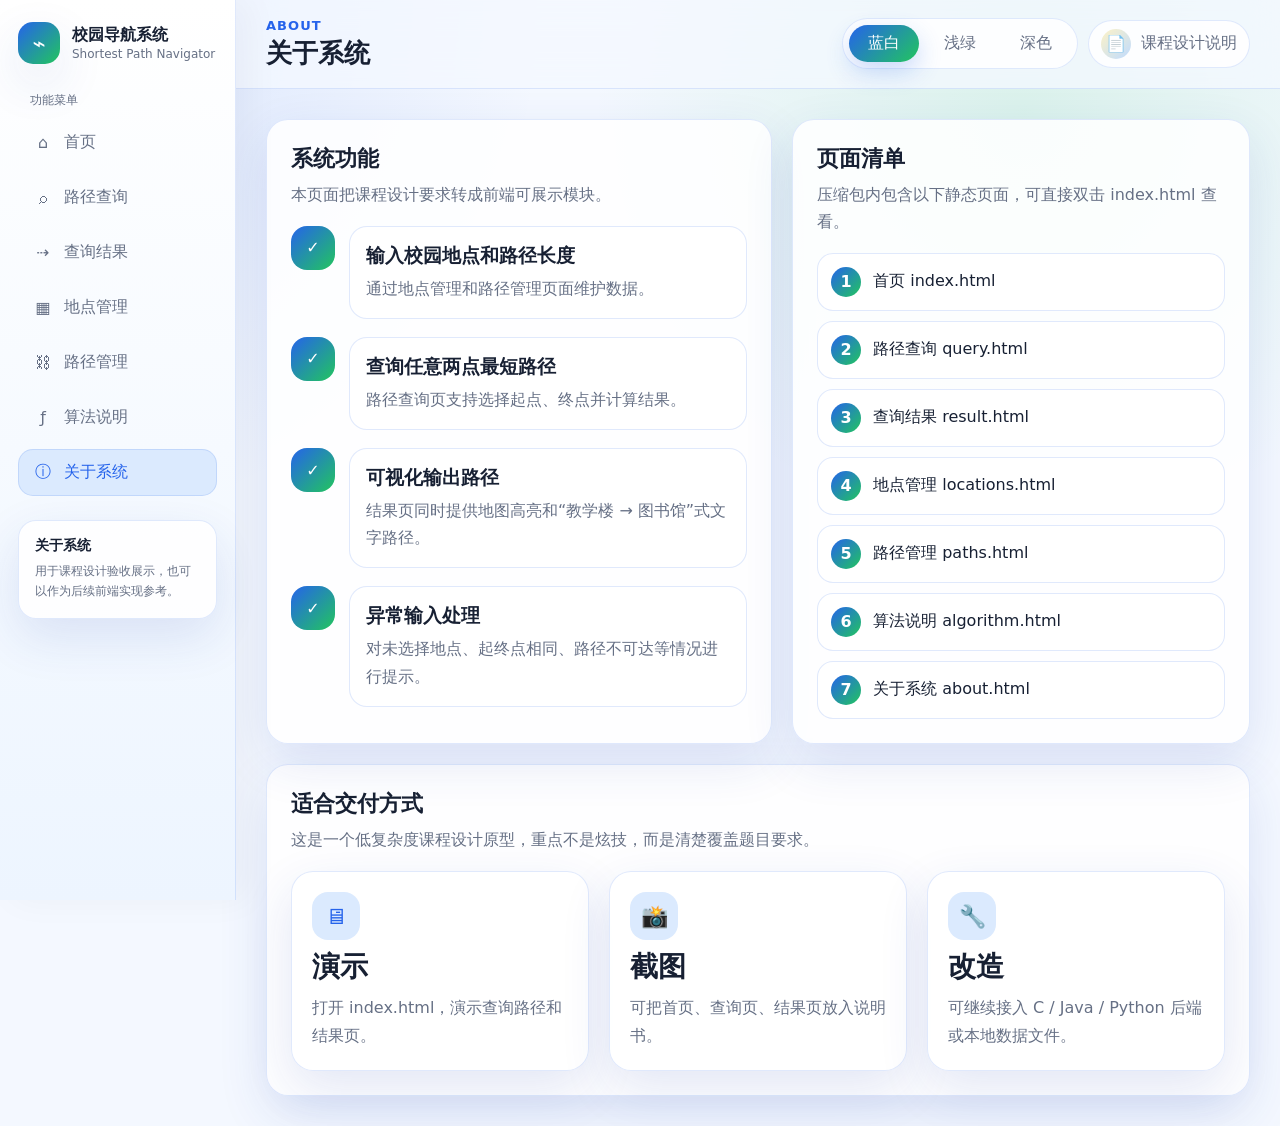
==== assets/prototype/campus-nav-prototype/about.html @ 182c436b "chore(init): add prototype assets, docs structure and project guidelines - Extract campus-nav-protot" ====
<!doctype html>
<html lang="zh-CN">
<head>
  <meta charset="UTF-8" />
  <meta name="viewport" content="width=device-width, initial-scale=1.0" />
  <title>校园最短路径导航系统 - 关于系统</title>
  <link rel="stylesheet" href="css/styles.css" />
</head>
<body data-theme="blue">
  <div class="drawer-mask" data-drawer-mask></div>
  <div class="app-shell">
    <aside class="sidebar">
      <div class="brand"><div class="logo">⌁</div><div><div class="brand-title">校园导航系统</div><div class="brand-subtitle">Shortest Path Navigator</div></div></div>
      <div class="nav-section-title">功能菜单</div>
      <nav class="nav-list" data-nav></nav>
      <div class="sidebar-card"><strong>关于系统</strong><p>用于课程设计验收展示，也可以作为后续前端实现参考。</p></div>
    </aside>

    <main class="main">
      <header class="topbar">
        <button class="btn ghost mobile-menu-btn" data-menu-toggle>☰</button>
        <div><div class="page-kicker">About</div><h1 class="page-title">关于系统</h1></div>
        <div class="top-actions">
          <div class="theme-switch"><button class="theme-btn" data-theme-btn="blue">蓝白</button><button class="theme-btn" data-theme-btn="green">浅绿</button><button class="theme-btn" data-theme-btn="dark">深色</button></div>
          <div class="user-pill"><span class="avatar">📄</span> 课程设计说明</div>
        </div>
      </header>

      <section class="content">
        <div class="grid two">
          <section class="card pad">
            <div class="section-head">
              <div><h2>系统功能</h2><p>本页面把课程设计要求转成前端可展示模块。</p></div>
            </div>
            <div class="timeline">
              <div class="timeline-item"><div class="timeline-dot">✓</div><div class="timeline-body"><h3>输入校园地点和路径长度</h3><p>通过地点管理和路径管理页面维护数据。</p></div></div>
              <div class="timeline-item"><div class="timeline-dot">✓</div><div class="timeline-body"><h3>查询任意两点最短路径</h3><p>路径查询页支持选择起点、终点并计算结果。</p></div></div>
              <div class="timeline-item"><div class="timeline-dot">✓</div><div class="timeline-body"><h3>可视化输出路径</h3><p>结果页同时提供地图高亮和“教学楼 → 图书馆”式文字路径。</p></div></div>
              <div class="timeline-item"><div class="timeline-dot">✓</div><div class="timeline-body"><h3>异常输入处理</h3><p>对未选择地点、起终点相同、路径不可达等情况进行提示。</p></div></div>
            </div>
          </section>
          <section class="card pad">
            <div class="section-head">
              <div><h2>页面清单</h2><p>压缩包内包含以下静态页面，可直接双击 index.html 查看。</p></div>
            </div>
            <div class="path-list">
              <div class="path-step"><span>首页 index.html</span></div>
              <div class="path-step"><span>路径查询 query.html</span></div>
              <div class="path-step"><span>查询结果 result.html</span></div>
              <div class="path-step"><span>地点管理 locations.html</span></div>
              <div class="path-step"><span>路径管理 paths.html</span></div>
              <div class="path-step"><span>算法说明 algorithm.html</span></div>
              <div class="path-step"><span>关于系统 about.html</span></div>
            </div>
          </section>
        </div>

        <section class="card pad" style="margin-top:20px">
          <div class="section-head">
            <div><h2>适合交付方式</h2><p>这是一个低复杂度课程设计原型，重点不是炫技，而是清楚覆盖题目要求。</p></div>
          </div>
          <div class="grid three">
            <div class="card stat-card"><div class="icon">🖥</div><strong>演示</strong><span>打开 index.html，演示查询路径和结果页。</span></div>
            <div class="card stat-card"><div class="icon">📸</div><strong>截图</strong><span>可把首页、查询页、结果页放入说明书。</span></div>
            <div class="card stat-card"><div class="icon">🔧</div><strong>改造</strong><span>可继续接入 C / Java / Python 后端或本地数据文件。</span></div>
          </div>
        </section>
      </section>
    </main>
  </div>
  <script src="js/app.js"></script>
</body>
</html>
---- assets/prototype/campus-nav-prototype/css/styles.css ----
:root {
  --bg: #f4f8ff;
  --surface: rgba(255, 255, 255, 0.86);
  --surface-strong: #ffffff;
  --surface-soft: #edf5ff;
  --text: #172033;
  --muted: #667085;
  --line: rgba(37, 99, 235, 0.14);
  --primary: #2563eb;
  --primary-2: #22c55e;
  --primary-soft: #dbeafe;
  --danger: #ef4444;
  --warning: #f59e0b;
  --success: #16a34a;
  --shadow: 0 18px 50px rgba(30, 64, 175, 0.12);
  --radius: 22px;
  --sidebar: linear-gradient(180deg, #ffffff, #edf5ff);
  --map-bg: #f8fbff;
  --map-road: #d8e5f7;
  --chip: #eef6ff;
}

[data-theme="green"] {
  --bg: #f5faf7;
  --surface: rgba(255, 255, 255, 0.9);
  --surface-strong: #ffffff;
  --surface-soft: #ecfdf3;
  --text: #152018;
  --muted: #647067;
  --line: rgba(22, 163, 74, 0.16);
  --primary: #16a34a;
  --primary-2: #0ea5e9;
  --primary-soft: #dcfce7;
  --shadow: 0 18px 50px rgba(22, 101, 52, 0.12);
  --sidebar: linear-gradient(180deg, #ffffff, #eefcf4);
  --map-bg: #f6fff9;
  --map-road: #d9f2e2;
  --chip: #eefcf4;
}

[data-theme="dark"] {
  --bg: #06111f;
  --surface: rgba(12, 24, 43, 0.9);
  --surface-strong: #101d31;
  --surface-soft: #0d1b2e;
  --text: #e8f1ff;
  --muted: #8ea3bd;
  --line: rgba(125, 211, 252, 0.16);
  --primary: #38bdf8;
  --primary-2: #8b5cf6;
  --primary-soft: rgba(56, 189, 248, 0.16);
  --danger: #fb7185;
  --warning: #fbbf24;
  --success: #34d399;
  --shadow: 0 18px 56px rgba(0, 0, 0, 0.32);
  --sidebar: linear-gradient(180deg, #101d31, #081426);
  --map-bg: #0b1728;
  --map-road: #203854;
  --chip: rgba(56, 189, 248, 0.12);
}

* {
  box-sizing: border-box;
}

html {
  scroll-behavior: smooth;
}

body {
  margin: 0;
  font-family: Inter, ui-sans-serif, system-ui, -apple-system, BlinkMacSystemFont, "Segoe UI", "PingFang SC", "Microsoft YaHei", sans-serif;
  background:
    radial-gradient(circle at top left, rgba(37, 99, 235, 0.15), transparent 32%),
    radial-gradient(circle at 80% 10%, rgba(34, 197, 94, 0.12), transparent 30%),
    var(--bg);
  color: var(--text);
  min-height: 100vh;
}

body[data-theme="dark"] {
  background:
    radial-gradient(circle at top left, rgba(56, 189, 248, 0.18), transparent 28%),
    radial-gradient(circle at 82% 20%, rgba(139, 92, 246, 0.18), transparent 32%),
    var(--bg);
}

a {
  color: inherit;
  text-decoration: none;
}

button, input, select, textarea {
  font: inherit;
}

button {
  cursor: pointer;
}

.app-shell {
  display: grid;
  grid-template-columns: 236px 1fr;
  min-height: 100vh;
}

.sidebar {
  position: sticky;
  top: 0;
  height: 100vh;
  padding: 22px 18px;
  background: var(--sidebar);
  border-right: 1px solid var(--line);
  box-shadow: 12px 0 34px rgba(15, 23, 42, 0.04);
  z-index: 10;
}

.brand {
  display: flex;
  align-items: center;
  gap: 12px;
  margin-bottom: 28px;
}

.logo {
  width: 42px;
  height: 42px;
  display: grid;
  place-items: center;
  border-radius: 15px;
  color: #fff;
  background: linear-gradient(135deg, var(--primary), var(--primary-2));
  font-size: 22px;
  box-shadow: var(--shadow);
}

.brand-title {
  font-weight: 800;
  line-height: 1.2;
}

.brand-subtitle {
  font-size: 12px;
  color: var(--muted);
  margin-top: 3px;
}

.nav-section-title {
  margin: 22px 12px 10px;
  font-size: 12px;
  color: var(--muted);
}

.nav-list {
  display: grid;
  gap: 8px;
}

.nav-item {
  display: flex;
  align-items: center;
  gap: 10px;
  padding: 12px 13px;
  border-radius: 15px;
  color: var(--muted);
  transition: 0.2s ease;
  border: 1px solid transparent;
}

.nav-item:hover,
.nav-item.active {
  color: var(--primary);
  background: var(--primary-soft);
  border-color: var(--line);
}

.nav-icon {
  width: 22px;
  text-align: center;
}

.sidebar-card {
  margin-top: 24px;
  padding: 16px;
  border-radius: 18px;
  background: var(--surface);
  border: 1px solid var(--line);
  box-shadow: var(--shadow);
}

.sidebar-card strong {
  display: block;
  font-size: 14px;
  margin-bottom: 6px;
}

.sidebar-card p {
  margin: 0;
  color: var(--muted);
  font-size: 12px;
  line-height: 1.7;
}

.main {
  min-width: 0;
}

.topbar {
  position: sticky;
  top: 0;
  z-index: 8;
  display: flex;
  align-items: center;
  justify-content: space-between;
  gap: 16px;
  padding: 18px 30px;
  backdrop-filter: blur(18px);
  background: color-mix(in srgb, var(--bg) 74%, transparent);
  border-bottom: 1px solid var(--line);
}

.page-kicker {
  color: var(--primary);
  font-size: 13px;
  font-weight: 700;
  letter-spacing: 0.08em;
  text-transform: uppercase;
}

.page-title {
  margin: 4px 0 0;
  font-size: 26px;
  line-height: 1.25;
}

.top-actions {
  display: flex;
  align-items: center;
  gap: 10px;
  flex-wrap: wrap;
  justify-content: flex-end;
}

.theme-switch {
  display: inline-flex;
  align-items: center;
  gap: 6px;
  padding: 6px;
  border-radius: 999px;
  background: var(--surface);
  border: 1px solid var(--line);
}

.theme-btn {
  min-width: 70px;
  padding: 8px 12px;
  border-radius: 999px;
  border: 0;
  background: transparent;
  color: var(--muted);
}

.theme-btn.active {
  color: #fff;
  background: linear-gradient(135deg, var(--primary), var(--primary-2));
  box-shadow: 0 10px 24px color-mix(in srgb, var(--primary) 24%, transparent);
}

.user-pill {
  display: flex;
  align-items: center;
  gap: 10px;
  padding: 8px 12px;
  border: 1px solid var(--line);
  border-radius: 999px;
  background: var(--surface);
  color: var(--muted);
  white-space: nowrap;
}

.avatar {
  width: 30px;
  height: 30px;
  border-radius: 50%;
  display: grid;
  place-items: center;
  background: linear-gradient(135deg, #fef3c7, #bfdbfe);
}

.content {
  padding: 30px;
}

.grid {
  display: grid;
  gap: 20px;
}

.grid.two {
  grid-template-columns: 1.05fr 0.95fr;
}

.grid.three {
  grid-template-columns: repeat(3, 1fr);
}

.card {
  background: var(--surface);
  border: 1px solid var(--line);
  border-radius: var(--radius);
  box-shadow: var(--shadow);
}

.card.pad {
  padding: 24px;
}

.hero {
  position: relative;
  overflow: hidden;
  min-height: 360px;
  display: grid;
  grid-template-columns: 1fr 420px;
  align-items: center;
  gap: 30px;
  padding: 36px;
}

.hero::after {
  content: "";
  position: absolute;
  inset: auto -80px -120px auto;
  width: 420px;
  height: 420px;
  border-radius: 50%;
  background: radial-gradient(circle, color-mix(in srgb, var(--primary) 22%, transparent), transparent 68%);
  pointer-events: none;
}

.hero h1 {
  font-size: clamp(34px, 5vw, 54px);
  line-height: 1.05;
  margin: 0 0 16px;
  letter-spacing: -0.06em;
}

.hero p {
  max-width: 680px;
  margin: 0 0 24px;
  color: var(--muted);
  line-height: 1.9;
}

.hero-actions {
  display: flex;
  gap: 12px;
  flex-wrap: wrap;
}

.btn {
  border: 0;
  border-radius: 15px;
  padding: 12px 18px;
  font-weight: 700;
  display: inline-flex;
  align-items: center;
  justify-content: center;
  gap: 8px;
  min-height: 46px;
  transition: 0.2s ease;
}

.btn.primary {
  color: #fff;
  background: linear-gradient(135deg, var(--primary), var(--primary-2));
  box-shadow: 0 14px 26px color-mix(in srgb, var(--primary) 22%, transparent);
}

.btn.secondary {
  color: var(--primary);
  background: var(--primary-soft);
  border: 1px solid var(--line);
}

.btn.ghost {
  color: var(--muted);
  background: var(--surface);
  border: 1px solid var(--line);
}

.btn.danger {
  color: #fff;
  background: var(--danger);
}

.btn:hover {
  transform: translateY(-1px);
}

.hero-visual {
  position: relative;
  min-height: 300px;
  border-radius: 28px;
  background:
    linear-gradient(180deg, color-mix(in srgb, var(--primary-soft) 80%, transparent), transparent),
    var(--map-bg);
  border: 1px solid var(--line);
  overflow: hidden;
}

.cloud {
  position: absolute;
  background: rgba(255, 255, 255, 0.7);
  height: 22px;
  border-radius: 999px;
  filter: blur(0.2px);
}

.cloud::before,
.cloud::after {
  content: "";
  position: absolute;
  border-radius: 50%;
  background: inherit;
}

.cloud::before {
  width: 28px;
  height: 28px;
  left: 12px;
  top: -14px;
}

.cloud::after {
  width: 34px;
  height: 34px;
  left: 36px;
  top: -18px;
}

.cloud.one { width: 94px; left: 42px; top: 40px; opacity: 0.8; }
.cloud.two { width: 78px; right: 42px; top: 68px; opacity: 0.6; }

.campus-scene {
  position: absolute;
  inset: 0;
}

.building {
  position: absolute;
  bottom: 80px;
  width: 102px;
  height: 86px;
  border-radius: 12px 12px 4px 4px;
  background: linear-gradient(180deg, #93c5fd, #60a5fa);
  box-shadow: inset 0 -12px 0 rgba(30, 64, 175, 0.13);
}

[data-theme="dark"] .building {
  background: linear-gradient(180deg, #2563eb, #1e40af);
  box-shadow: 0 0 28px rgba(56, 189, 248, 0.22);
}

.building.b1 { left: 44px; height: 92px; }
.building.b2 { left: 170px; width: 128px; height: 118px; background: linear-gradient(180deg, #fdba74, #fb923c); }
.building.b3 { right: 46px; height: 102px; background: linear-gradient(180deg, #86efac, #22c55e); }

.window-grid {
  position: absolute;
  inset: 18px 14px;
  display: grid;
  grid-template-columns: repeat(3, 1fr);
  gap: 8px;
}

.window-grid i {
  background: rgba(255, 255, 255, 0.72);
  border-radius: 3px;
}

.ground {
  position: absolute;
  left: -30px;
  right: -30px;
  bottom: -42px;
  height: 150px;
  border-radius: 50% 50% 0 0;
  background: linear-gradient(180deg, #bbf7d0, #86efac);
}

[data-theme="dark"] .ground {
  background: linear-gradient(180deg, #0f766e, #064e3b);
}

.route-line {
  position: absolute;
  left: 54px;
  right: 54px;
  bottom: 110px;
  height: 6px;
  border-radius: 999px;
  background: linear-gradient(90deg, var(--primary), var(--primary-2));
  transform: rotate(-8deg);
  box-shadow: 0 0 24px color-mix(in srgb, var(--primary) 40%, transparent);
}

.pin {
  position: absolute;
  width: 34px;
  height: 34px;
  display: grid;
  place-items: center;
  color: #fff;
  border-radius: 50% 50% 50% 8px;
  transform: rotate(-45deg);
  background: linear-gradient(135deg, var(--primary), var(--primary-2));
  box-shadow: 0 12px 28px color-mix(in srgb, var(--primary) 30%, transparent);
}

.pin span {
  transform: rotate(45deg);
  font-size: 16px;
}

.pin.start { left: 64px; bottom: 118px; }
.pin.end { right: 70px; bottom: 152px; }

.stat-card {
  display: grid;
  gap: 8px;
  padding: 20px;
}

.stat-card .icon {
  width: 48px;
  height: 48px;
  display: grid;
  place-items: center;
  border-radius: 16px;
  background: var(--primary-soft);
  color: var(--primary);
  font-size: 22px;
}

.stat-card strong {
  font-size: 28px;
}

.stat-card span,
.section-note {
  color: var(--muted);
  line-height: 1.75;
}

.section-head {
  display: flex;
  justify-content: space-between;
  align-items: flex-start;
  gap: 16px;
  margin-bottom: 18px;
}

.section-head h2,
.card h2 {
  margin: 0;
  font-size: 22px;
}

.section-head p,
.card h2 + p {
  margin: 7px 0 0;
  color: var(--muted);
  line-height: 1.7;
}

.quick-grid {
  display: grid;
  grid-template-columns: repeat(6, 1fr);
  gap: 14px;
}

.place-tile {
  padding: 18px 12px;
  border: 1px solid var(--line);
  border-radius: 18px;
  background: var(--surface-strong);
  text-align: center;
  transition: 0.2s ease;
}

.place-tile:hover {
  transform: translateY(-3px);
  box-shadow: var(--shadow);
}

.place-icon {
  width: 48px;
  height: 48px;
  margin: 0 auto 10px;
  border-radius: 18px;
  display: grid;
  place-items: center;
  background: var(--chip);
  color: var(--primary);
  font-size: 24px;
}

.place-tile strong {
  display: block;
  font-size: 14px;
}

.form {
  display: grid;
  gap: 18px;
}

.form-row {
  display: grid;
  gap: 8px;
}

.form-row label {
  font-weight: 700;
  color: var(--text);
}

.input-wrap {
  display: flex;
  align-items: center;
  gap: 10px;
  padding: 0 14px;
  min-height: 56px;
  border: 1px solid var(--line);
  background: var(--surface-strong);
  border-radius: 16px;
}

.input-wrap input,
.input-wrap select {
  width: 100%;
  border: 0;
  outline: none;
  background: transparent;
  color: var(--text);
}

select option {
  color: #111827;
}

.input-icon {
  color: var(--primary);
}

.alert {
  display: none;
  padding: 13px 14px;
  border-radius: 14px;
  border: 1px solid color-mix(in srgb, var(--danger) 35%, transparent);
  color: var(--danger);
  background: color-mix(in srgb, var(--danger) 10%, transparent);
}

.alert.show {
  display: block;
}

.route-summary {
  display: grid;
  gap: 20px;
}

.distance-card {
  padding: 24px;
  border-radius: 22px;
  background: linear-gradient(135deg, var(--primary-soft), transparent);
  border: 1px solid var(--line);
}

.distance-card small {
  display: block;
  color: var(--muted);
  margin-bottom: 8px;
}

.distance-number {
  font-size: 50px;
  font-weight: 900;
  letter-spacing: -0.06em;
  color: var(--primary);
}

.path-text {
  padding: 18px;
  border-radius: 18px;
  background: var(--surface-soft);
  border: 1px dashed var(--line);
  font-weight: 800;
  color: var(--primary);
  line-height: 1.8;
}

.path-list {
  display: grid;
  gap: 10px;
  counter-reset: step;
}

.path-step {
  display: flex;
  align-items: center;
  gap: 12px;
  padding: 13px;
  border-radius: 16px;
  background: var(--surface-strong);
  border: 1px solid var(--line);
}

.path-step::before {
  counter-increment: step;
  content: counter(step);
  width: 30px;
  height: 30px;
  display: grid;
  place-items: center;
  border-radius: 50%;
  background: linear-gradient(135deg, var(--primary), var(--primary-2));
  color: #fff;
  font-weight: 800;
}

.map-card {
  min-height: 420px;
  position: relative;
  overflow: hidden;
  background: var(--map-bg);
}

.campus-map {
  width: 100%;
  height: 100%;
  min-height: 420px;
}

.map-node {
  cursor: pointer;
}

.map-node circle {
  fill: var(--surface-strong);
  stroke: var(--primary);
  stroke-width: 2.4;
  filter: drop-shadow(0 8px 14px rgba(37, 99, 235, 0.16));
}

.map-node text {
  fill: var(--text);
  font-weight: 700;
  font-size: 13px;
}

.map-edge {
  stroke: var(--map-road);
  stroke-width: 5;
  stroke-linecap: round;
}

.map-edge.active {
  stroke: url(#routeGradient);
  stroke-width: 7;
  stroke-dasharray: 10 8;
  animation: dash 1.8s linear infinite;
}

@keyframes dash {
  to { stroke-dashoffset: -36; }
}

.table-wrap {
  overflow: auto;
  border: 1px solid var(--line);
  border-radius: 18px;
  background: var(--surface-strong);
}

table {
  width: 100%;
  border-collapse: collapse;
  min-width: 720px;
}

th,
td {
  padding: 15px 16px;
  text-align: left;
  border-bottom: 1px solid var(--line);
}

th {
  color: var(--muted);
  font-size: 13px;
  background: color-mix(in srgb, var(--surface-soft) 70%, transparent);
}

td {
  color: var(--text);
}

tr:last-child td {
  border-bottom: 0;
}

.badge {
  display: inline-flex;
  align-items: center;
  gap: 6px;
  padding: 6px 10px;
  border-radius: 999px;
  font-size: 12px;
  font-weight: 800;
  background: var(--chip);
  color: var(--primary);
}

.badge.success { color: var(--success); background: color-mix(in srgb, var(--success) 12%, transparent); }
.badge.warning { color: var(--warning); background: color-mix(in srgb, var(--warning) 13%, transparent); }
.badge.danger { color: var(--danger); background: color-mix(in srgb, var(--danger) 12%, transparent); }

.action-link {
  border: 0;
  background: transparent;
  color: var(--primary);
  font-weight: 800;
  margin-right: 12px;
}

.search-panel {
  display: grid;
  grid-template-columns: 1fr 1fr auto;
  gap: 12px;
  margin-bottom: 18px;
}

.timeline {
  display: grid;
  gap: 18px;
}

.timeline-item {
  display: grid;
  grid-template-columns: 44px 1fr;
  gap: 14px;
}

.timeline-dot {
  width: 44px;
  height: 44px;
  display: grid;
  place-items: center;
  border-radius: 16px;
  background: linear-gradient(135deg, var(--primary), var(--primary-2));
  color: white;
  font-weight: 900;
}

.timeline-body {
  padding: 16px;
  border: 1px solid var(--line);
  border-radius: 18px;
  background: var(--surface-strong);
}

.timeline-body h3 {
  margin: 0 0 6px;
}

.timeline-body p {
  margin: 0;
  color: var(--muted);
  line-height: 1.7;
}

.code-block {
  margin-top: 16px;
  padding: 16px;
  border-radius: 16px;
  border: 1px solid var(--line);
  background: #07111f;
  color: #dbeafe;
  overflow: auto;
  font-family: "SFMono-Regular", Consolas, "Liberation Mono", Menlo, monospace;
  font-size: 13px;
  line-height: 1.7;
}

.footer-note {
  margin-top: 26px;
  color: var(--muted);
  text-align: center;
  font-size: 13px;
}

.mobile-menu-btn {
  display: none;
}

.drawer-mask {
  display: none;
}

.empty-state {
  padding: 44px 20px;
  text-align: center;
  color: var(--muted);
}

.empty-state .big-icon {
  width: 72px;
  height: 72px;
  display: grid;
  place-items: center;
  margin: 0 auto 14px;
  border-radius: 24px;
  background: var(--primary-soft);
  color: var(--primary);
  font-size: 36px;
}

.mock-form-grid {
  display: grid;
  grid-template-columns: repeat(2, 1fr);
  gap: 14px;
}

.form-actions {
  display: flex;
  justify-content: flex-end;
  gap: 12px;
  margin-top: 18px;
  flex-wrap: wrap;
}

.route-chip-row {
  display: flex;
  gap: 10px;
  flex-wrap: wrap;
}

.route-chip {
  display: inline-flex;
  align-items: center;
  gap: 7px;
  padding: 8px 10px;
  border-radius: 999px;
  background: var(--chip);
  color: var(--primary);
  font-weight: 800;
  font-size: 13px;
}

@media (max-width: 1180px) {
  .hero {
    grid-template-columns: 1fr;
  }

  .quick-grid,
  .grid.three {
    grid-template-columns: repeat(3, 1fr);
  }

  .grid.two {
    grid-template-columns: 1fr;
  }
}

@media (max-width: 880px) {
  .app-shell {
    grid-template-columns: 1fr;
  }

  .sidebar {
    position: fixed;
    left: -280px;
    transition: 0.22s ease;
    width: 260px;
  }

  body.drawer-open .sidebar {
    left: 0;
  }

  .drawer-mask {
    display: block;
    position: fixed;
    inset: 0;
    background: rgba(2, 6, 23, 0.46);
    opacity: 0;
    pointer-events: none;
    transition: 0.2s ease;
    z-index: 9;
  }

  body.drawer-open .drawer-mask {
    opacity: 1;
    pointer-events: auto;
  }

  .mobile-menu-btn {
    display: inline-flex;
  }

  .topbar {
    align-items: flex-start;
    padding: 16px;
  }

  .content {
    padding: 16px;
  }

  .hero {
    padding: 24px;
  }

  .theme-switch {
    width: 100%;
    justify-content: center;
  }

  .top-actions {
    max-width: 260px;
  }

  .search-panel,
  .mock-form-grid {
    grid-template-columns: 1fr;
  }
}

@media (max-width: 620px) {
  .quick-grid,
  .grid.three {
    grid-template-columns: repeat(2, 1fr);
  }

  .page-title {
    font-size: 21px;
  }

  .hero h1 {
    font-size: 34px;
  }
}
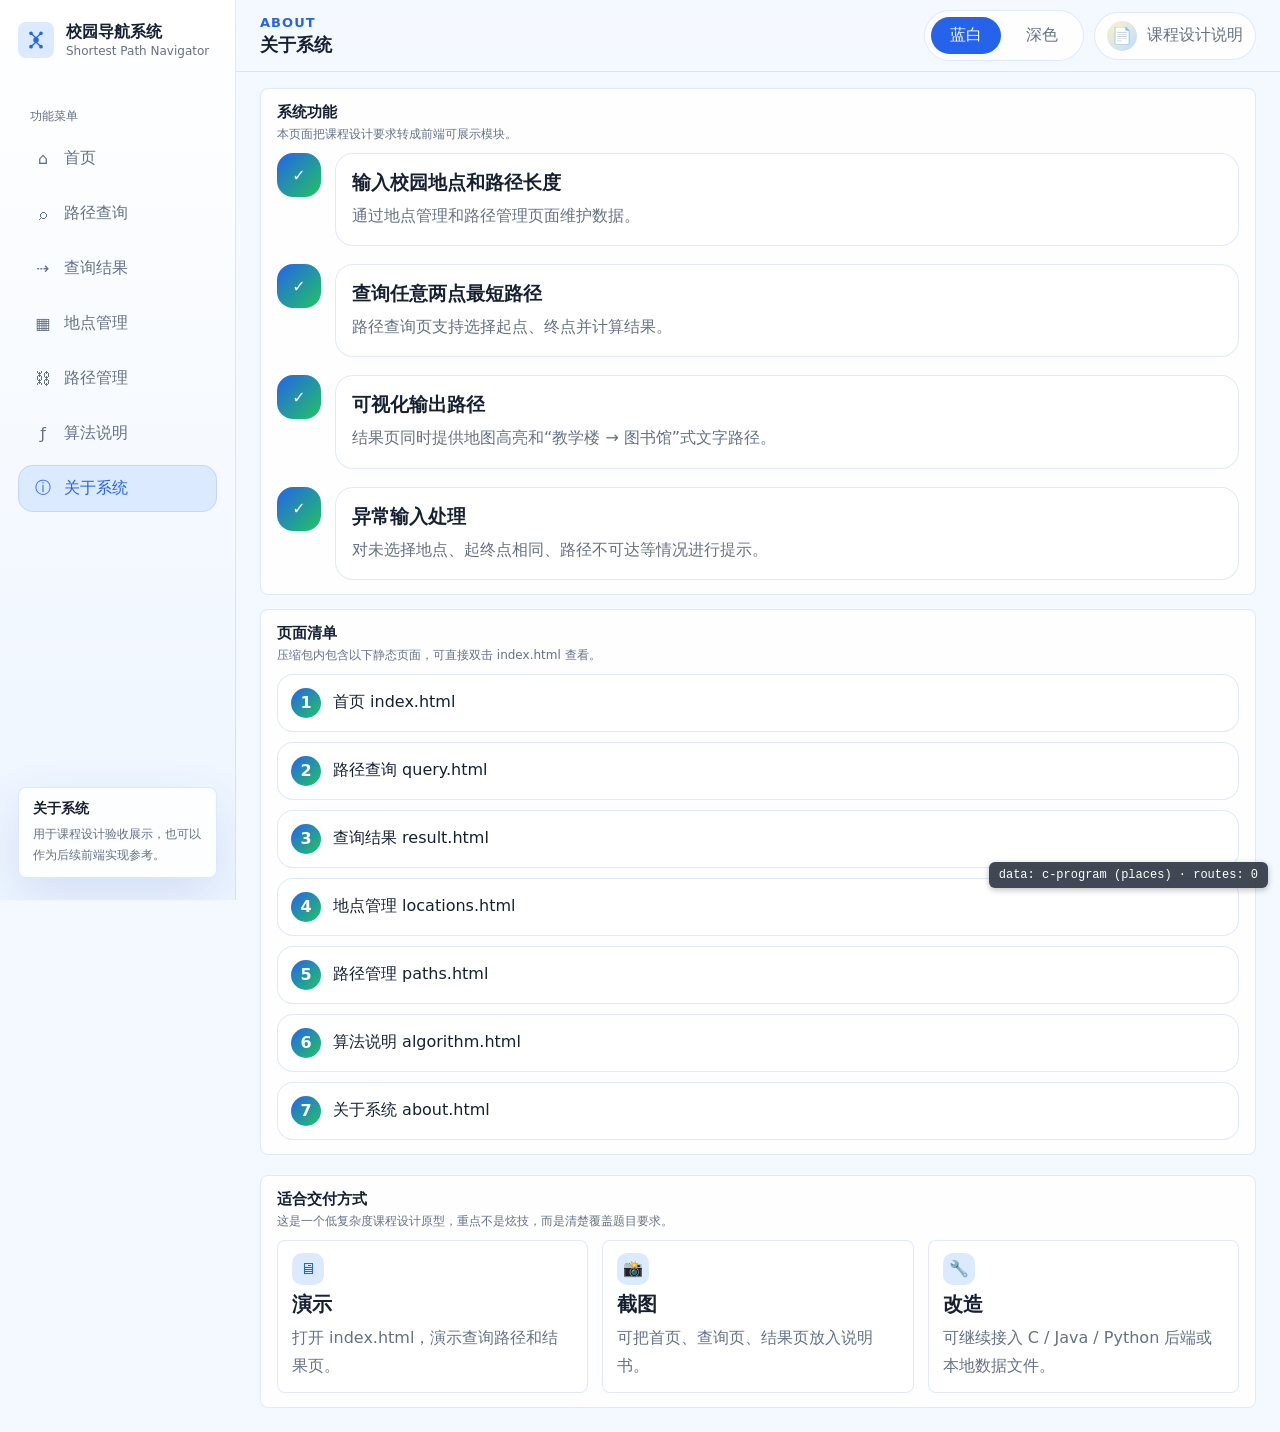
==== commit 07b212e0: "feat(frontend): simplify to 2 themes, redesign logo, polish components - Remove green theme; keep on" ====
--- a/assets/prototype/campus-nav-prototype/about.html
+++ b/assets/prototype/campus-nav-prototype/about.html
@@ -10,7 +10,7 @@
   <div class="drawer-mask" data-drawer-mask></div>
   <div class="app-shell">
     <aside class="sidebar">
-      <div class="brand"><div class="logo">⌁</div><div><div class="brand-title">校园导航系统</div><div class="brand-subtitle">Shortest Path Navigator</div></div></div>
+      <div class="brand"><div class="logo" aria-label="校园导航 Logo"><svg viewBox="0 0 24 24" width="20" height="20" stroke="currentColor" fill="none" stroke-width="1.6" stroke-linecap="round" stroke-linejoin="round"><circle cx="12" cy="12" r="2.5" fill="currentColor"/><line x1="12" y1="9.5" x2="6" y2="4"/><line x1="12" y1="9.5" x2="18" y2="4"/><line x1="12" y1="14.5" x2="6" y2="20"/><line x1="12" y1="14.5" x2="18" y2="20"/><circle cx="6" cy="4" r="1.4" fill="currentColor"/><circle cx="18" cy="4" r="1.4" fill="currentColor"/><circle cx="6" cy="20" r="1.4" fill="currentColor"/><circle cx="18" cy="20" r="1.4" fill="currentColor"/></svg></div><div><div class="brand-title">校园导航系统</div><div class="brand-subtitle">Shortest Path Navigator</div></div></div>
       <div class="nav-section-title">功能菜单</div>
       <nav class="nav-list" data-nav></nav>
       <div class="sidebar-card"><strong>关于系统</strong><p>用于课程设计验收展示，也可以作为后续前端实现参考。</p></div>
@@ -21,7 +21,7 @@
         <button class="btn ghost mobile-menu-btn" data-menu-toggle>☰</button>
         <div><div class="page-kicker">About</div><h1 class="page-title">关于系统</h1></div>
         <div class="top-actions">
-          <div class="theme-switch"><button class="theme-btn" data-theme-btn="blue">蓝白</button><button class="theme-btn" data-theme-btn="green">浅绿</button><button class="theme-btn" data-theme-btn="dark">深色</button></div>
+          <div class="theme-switch"><button class="theme-btn" data-theme-btn="blue">蓝白</button><button class="theme-btn" data-theme-btn="dark">深色</button></div>
           <div class="user-pill"><span class="avatar">📄</span> 课程设计说明</div>
         </div>
       </header>
--- a/assets/prototype/campus-nav-prototype/css/styles.css
+++ b/assets/prototype/campus-nav-prototype/css/styles.css
@@ -13,29 +13,11 @@
   --warning: #f59e0b;
   --success: #16a34a;
   --shadow: 0 18px 50px rgba(30, 64, 175, 0.12);
-  --radius: 22px;
+  --radius: 8px;
   --sidebar: linear-gradient(180deg, #ffffff, #edf5ff);
   --map-bg: #f8fbff;
   --map-road: #d8e5f7;
   --chip: #eef6ff;
-}
-
-[data-theme="green"] {
-  --bg: #f5faf7;
-  --surface: rgba(255, 255, 255, 0.9);
-  --surface-strong: #ffffff;
-  --surface-soft: #ecfdf3;
-  --text: #152018;
-  --muted: #647067;
-  --line: rgba(22, 163, 74, 0.16);
-  --primary: #16a34a;
-  --primary-2: #0ea5e9;
-  --primary-soft: #dcfce7;
-  --shadow: 0 18px 50px rgba(22, 101, 52, 0.12);
-  --sidebar: linear-gradient(180deg, #ffffff, #eefcf4);
-  --map-bg: #f6fff9;
-  --map-road: #d9f2e2;
-  --chip: #eefcf4;
 }
 
 [data-theme="dark"] {
@@ -70,19 +52,9 @@
 body {
   margin: 0;
   font-family: Inter, ui-sans-serif, system-ui, -apple-system, BlinkMacSystemFont, "Segoe UI", "PingFang SC", "Microsoft YaHei", sans-serif;
-  background:
-    radial-gradient(circle at top left, rgba(37, 99, 235, 0.15), transparent 32%),
-    radial-gradient(circle at 80% 10%, rgba(34, 197, 94, 0.12), transparent 30%),
-    var(--bg);
+  background: var(--bg);
   color: var(--text);
   min-height: 100vh;
-}
-
-body[data-theme="dark"] {
-  background:
-    radial-gradient(circle at top left, rgba(56, 189, 248, 0.18), transparent 28%),
-    radial-gradient(circle at 82% 20%, rgba(139, 92, 246, 0.18), transparent 32%),
-    var(--bg);
 }
 
 a {
@@ -111,8 +83,14 @@
   padding: 22px 18px;
   background: var(--sidebar);
   border-right: 1px solid var(--line);
-  box-shadow: 12px 0 34px rgba(15, 23, 42, 0.04);
   z-index: 10;
+  display: flex;
+  flex-direction: column;
+  overflow-y: auto;
+}
+
+.sidebar .nav-list {
+  flex: 0 0 auto;
 }
 
 .brand {
@@ -123,15 +101,13 @@
 }
 
 .logo {
-  width: 42px;
-  height: 42px;
+  width: 36px;
+  height: 36px;
   display: grid;
   place-items: center;
-  border-radius: 15px;
-  color: #fff;
-  background: linear-gradient(135deg, var(--primary), var(--primary-2));
-  font-size: 22px;
-  box-shadow: var(--shadow);
+  border-radius: 8px;
+  color: var(--primary);
+  background: var(--primary-soft);
 }
 
 .brand-title {
@@ -180,9 +156,9 @@
 }
 
 .sidebar-card {
-  margin-top: 24px;
-  padding: 16px;
-  border-radius: 18px;
+  margin-top: auto;
+  padding: 12px 14px;
+  border-radius: 8px;
   background: var(--surface);
   border: 1px solid var(--line);
   box-shadow: var(--shadow);
@@ -213,7 +189,7 @@
   align-items: center;
   justify-content: space-between;
   gap: 16px;
-  padding: 18px 30px;
+  padding: 10px 24px;
   backdrop-filter: blur(18px);
   background: color-mix(in srgb, var(--bg) 74%, transparent);
   border-bottom: 1px solid var(--line);
@@ -229,7 +205,7 @@
 
 .page-title {
   margin: 4px 0 0;
-  font-size: 26px;
+  font-size: 18px;
   line-height: 1.25;
 }
 
@@ -262,8 +238,7 @@
 
 .theme-btn.active {
   color: #fff;
-  background: linear-gradient(135deg, var(--primary), var(--primary-2));
-  box-shadow: 0 10px 24px color-mix(in srgb, var(--primary) 24%, transparent);
+  background: var(--primary);
 }
 
 .user-pill {
@@ -288,11 +263,13 @@
 }
 
 .content {
-  padding: 30px;
+  padding: 16px 24px 24px;
 }
 
 .grid {
   display: grid;
+  gap: 14px;
+}
   gap: 20px;
 }
 
@@ -307,23 +284,22 @@
 .card {
   background: var(--surface);
   border: 1px solid var(--line);
-  border-radius: var(--radius);
-  box-shadow: var(--shadow);
+  border-radius: 8px;
 }
 
 .card.pad {
-  padding: 24px;
+  padding: 14px 16px;
 }
 
 .hero {
   position: relative;
   overflow: hidden;
-  min-height: 360px;
-  display: grid;
-  grid-template-columns: 1fr 420px;
-  align-items: center;
-  gap: 30px;
-  padding: 36px;
+  min-height: 200px;
+  display: grid;
+  grid-template-columns: 1fr 360px;
+  align-items: center;
+  gap: 24px;
+  padding: 18px 20px;
 }
 
 .hero::after {
@@ -338,42 +314,43 @@
 }
 
 .hero h1 {
-  font-size: clamp(34px, 5vw, 54px);
-  line-height: 1.05;
-  margin: 0 0 16px;
-  letter-spacing: -0.06em;
+  font-size: clamp(22px, 3vw, 32px);
+  line-height: 1.15;
+  margin: 0 0 8px;
+  letter-spacing: -0.04em;
 }
 
 .hero p {
   max-width: 680px;
-  margin: 0 0 24px;
-  color: var(--muted);
-  line-height: 1.9;
+  margin: 0 0 14px;
+  color: var(--muted);
+  line-height: 1.6;
+  font-size: 13px;
 }
 
 .hero-actions {
   display: flex;
-  gap: 12px;
+  gap: 8px;
   flex-wrap: wrap;
 }
 
 .btn {
   border: 0;
-  border-radius: 15px;
-  padding: 12px 18px;
+  border-radius: 12px;
+  padding: 8px 14px;
   font-weight: 700;
+  font-size: 13px;
   display: inline-flex;
   align-items: center;
   justify-content: center;
-  gap: 8px;
-  min-height: 46px;
+  gap: 6px;
+  min-height: 34px;
   transition: 0.2s ease;
 }
 
 .btn.primary {
   color: #fff;
-  background: linear-gradient(135deg, var(--primary), var(--primary-2));
-  box-shadow: 0 14px 26px color-mix(in srgb, var(--primary) 22%, transparent);
+  background: var(--primary);
 }
 
 .btn.secondary {
@@ -527,23 +504,23 @@
 
 .stat-card {
   display: grid;
-  gap: 8px;
-  padding: 20px;
+  gap: 6px;
+  padding: 12px 14px;
 }
 
 .stat-card .icon {
-  width: 48px;
-  height: 48px;
+  width: 32px;
+  height: 32px;
   display: grid;
   place-items: center;
-  border-radius: 16px;
+  border-radius: 10px;
   background: var(--primary-soft);
   color: var(--primary);
-  font-size: 22px;
+  font-size: 16px;
 }
 
 .stat-card strong {
-  font-size: 28px;
+  font-size: 20px;
 }
 
 .stat-card span,
@@ -556,53 +533,53 @@
   display: flex;
   justify-content: space-between;
   align-items: flex-start;
-  gap: 16px;
-  margin-bottom: 18px;
+  gap: 12px;
+  margin-bottom: 10px;
 }
 
 .section-head h2,
 .card h2 {
   margin: 0;
-  font-size: 22px;
+  font-size: 15px;
 }
 
 .section-head p,
 .card h2 + p {
-  margin: 7px 0 0;
-  color: var(--muted);
-  line-height: 1.7;
+  margin: 3px 0 0;
+  color: var(--muted);
+  line-height: 1.5;
+  font-size: 12px;
 }
 
 .quick-grid {
   display: grid;
   grid-template-columns: repeat(6, 1fr);
-  gap: 14px;
+  gap: 10px;
 }
 
 .place-tile {
-  padding: 18px 12px;
-  border: 1px solid var(--line);
-  border-radius: 18px;
+  padding: 10px 8px;
+  border: 1px solid var(--line);
+  border-radius: 14px;
   background: var(--surface-strong);
   text-align: center;
   transition: 0.2s ease;
 }
 
 .place-tile:hover {
-  transform: translateY(-3px);
-  box-shadow: var(--shadow);
+  background: var(--primary-soft);
 }
 
 .place-icon {
-  width: 48px;
-  height: 48px;
-  margin: 0 auto 10px;
-  border-radius: 18px;
+  width: 32px;
+  height: 32px;
+  margin: 0 auto 6px;
+  border-radius: 10px;
   display: grid;
   place-items: center;
   background: var(--chip);
   color: var(--primary);
-  font-size: 24px;
+  font-size: 16px;
 }
 
 .place-tile strong {
@@ -815,12 +792,14 @@
   display: inline-flex;
   align-items: center;
   gap: 6px;
-  padding: 6px 10px;
-  border-radius: 999px;
-  font-size: 12px;
-  font-weight: 800;
+  padding: 2px 8px;
+  border-radius: 4px;
+  font-size: 11px;
+  font-weight: 600;
   background: var(--chip);
   color: var(--primary);
+  border: 1px solid var(--line);
+  letter-spacing: 0.02em;
 }
 
 .badge.success { color: var(--success); background: color-mix(in srgb, var(--success) 12%, transparent); }
